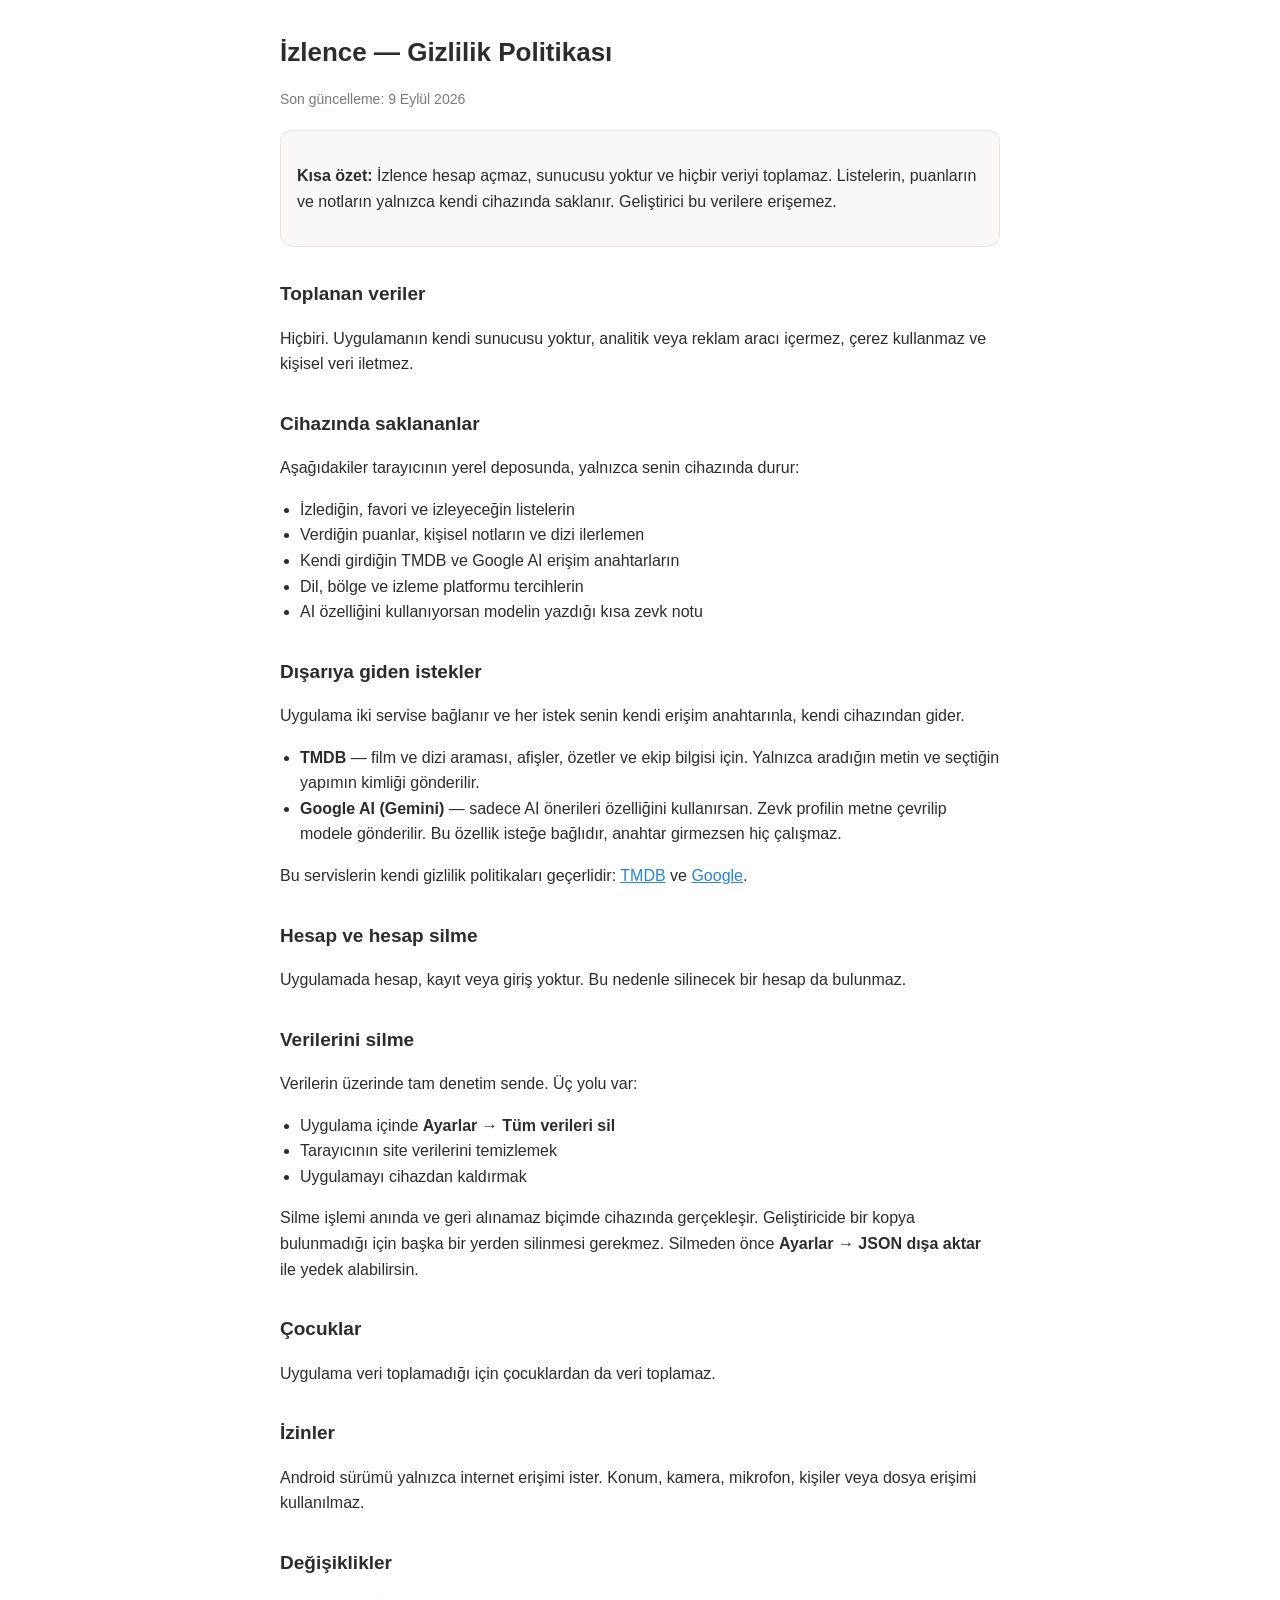
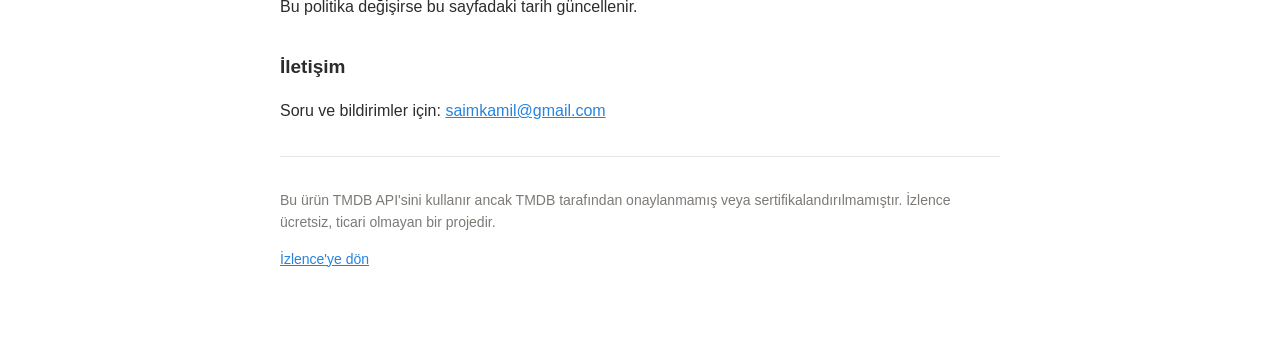
==== gizlilik.html @ e5d80c6e "Gizlilik politikası sayfası ekle (v1.6.4) Play Store kapalı test için gerekli. Ayarlar kartından ve " ====
<!DOCTYPE html>
<html lang="tr">
<head>
<meta charset="utf-8" />
<meta name="viewport" content="width=device-width, initial-scale=1" />
<title>İzlence — Gizlilik Politikası</title>
<meta name="description" content="İzlence gizlilik politikası. Hesap yok, sunucu yok, veriler yalnızca cihazda." />
<meta name="theme-color" content="#191919" />
<link rel="icon" href="icons/icon-192.png" />
<style>
:root{--canvas:#fff;--surface:#f9f8f7;--border:#e6e5e3;--text:#2c2c2b;--text2:#7d7a75;--accent:#2783de}
@media (prefers-color-scheme:dark){:root{--canvas:#191919;--surface:#202020;--border:rgba(255,255,255,.2);--text:#fff;--text2:rgba(255,255,255,.65);--accent:#5e9fe8}}
*{box-sizing:border-box}
html{-webkit-text-size-adjust:100%}
body{margin:0;background:var(--canvas);color:var(--text);font-family:-apple-system,BlinkMacSystemFont,"Segoe UI",Roboto,Helvetica,Arial,sans-serif;font-size:16px;line-height:1.6}
main{max-width:760px;margin:0 auto;padding:32px 20px 64px}
h1{font-size:26px;margin:0 0 4px}
h2{font-size:19px;margin:32px 0 8px}
p,li{color:var(--text)}
.muted{color:var(--text2);font-size:14px}
a{color:var(--accent)}
ul{padding-left:20px}
.card{background:var(--surface);border:1px solid var(--border);border-radius:12px;padding:16px;margin:20px 0}
hr{border:0;border-top:1px solid var(--border);margin:32px 0}
</style>
</head>
<body>
<main>

<h1>İzlence — Gizlilik Politikası</h1>
<p class="muted">Son güncelleme: 9 Eylül 2026</p>

<div class="card">
<p><b>Kısa özet:</b> İzlence hesap açmaz, sunucusu yoktur ve hiçbir veriyi toplamaz. Listelerin, puanların ve notların yalnızca kendi cihazında saklanır. Geliştirici bu verilere erişemez.</p>
</div>

<h2>Toplanan veriler</h2>
<p>Hiçbiri. Uygulamanın kendi sunucusu yoktur, analitik veya reklam aracı içermez, çerez kullanmaz ve kişisel veri iletmez.</p>

<h2>Cihazında saklananlar</h2>
<p>Aşağıdakiler tarayıcının yerel deposunda, yalnızca senin cihazında durur:</p>
<ul>
  <li>İzlediğin, favori ve izleyeceğin listelerin</li>
  <li>Verdiğin puanlar, kişisel notların ve dizi ilerlemen</li>
  <li>Kendi girdiğin TMDB ve Google AI erişim anahtarların</li>
  <li>Dil, bölge ve izleme platformu tercihlerin</li>
  <li>AI özelliğini kullanıyorsan modelin yazdığı kısa zevk notu</li>
</ul>

<h2>Dışarıya giden istekler</h2>
<p>Uygulama iki servise bağlanır ve her istek senin kendi erişim anahtarınla, kendi cihazından gider.</p>
<ul>
  <li><b>TMDB</b> — film ve dizi araması, afişler, özetler ve ekip bilgisi için. Yalnızca aradığın metin ve seçtiğin yapımın kimliği gönderilir.</li>
  <li><b>Google AI (Gemini)</b> — sadece AI önerileri özelliğini kullanırsan. Zevk profilin metne çevrilip modele gönderilir. Bu özellik isteğe bağlıdır, anahtar girmezsen hiç çalışmaz.</li>
</ul>
<p>Bu servislerin kendi gizlilik politikaları geçerlidir: <a href="https://www.themoviedb.org/privacy-policy" target="_blank" rel="noopener">TMDB</a> ve <a href="https://policies.google.com/privacy" target="_blank" rel="noopener">Google</a>.</p>

<h2>Hesap ve hesap silme</h2>
<p>Uygulamada hesap, kayıt veya giriş yoktur. Bu nedenle silinecek bir hesap da bulunmaz.</p>

<h2>Verilerini silme</h2>
<p>Verilerin üzerinde tam denetim sende. Üç yolu var:</p>
<ul>
  <li>Uygulama içinde <b>Ayarlar → Tüm verileri sil</b></li>
  <li>Tarayıcının site verilerini temizlemek</li>
  <li>Uygulamayı cihazdan kaldırmak</li>
</ul>
<p>Silme işlemi anında ve geri alınamaz biçimde cihazında gerçekleşir. Geliştiricide bir kopya bulunmadığı için başka bir yerden silinmesi gerekmez. Silmeden önce <b>Ayarlar → JSON dışa aktar</b> ile yedek alabilirsin.</p>

<h2>Çocuklar</h2>
<p>Uygulama veri toplamadığı için çocuklardan da veri toplamaz.</p>

<h2>İzinler</h2>
<p>Android sürümü yalnızca internet erişimi ister. Konum, kamera, mikrofon, kişiler veya dosya erişimi kullanılmaz.</p>

<h2>Değişiklikler</h2>
<p>Bu politika değişirse bu sayfadaki tarih güncellenir.</p>

<h2>İletişim</h2>
<p>Soru ve bildirimler için: <a href="mailto:saimkamil@gmail.com">saimkamil@gmail.com</a></p>

<hr />
<p class="muted">Bu ürün TMDB API'sini kullanır ancak TMDB tarafından onaylanmamış veya sertifikalandırılmamıştır. İzlence ücretsiz, ticari olmayan bir projedir.</p>
<p class="muted"><a href="./">İzlence'ye dön</a></p>

</main>
</body>
</html>
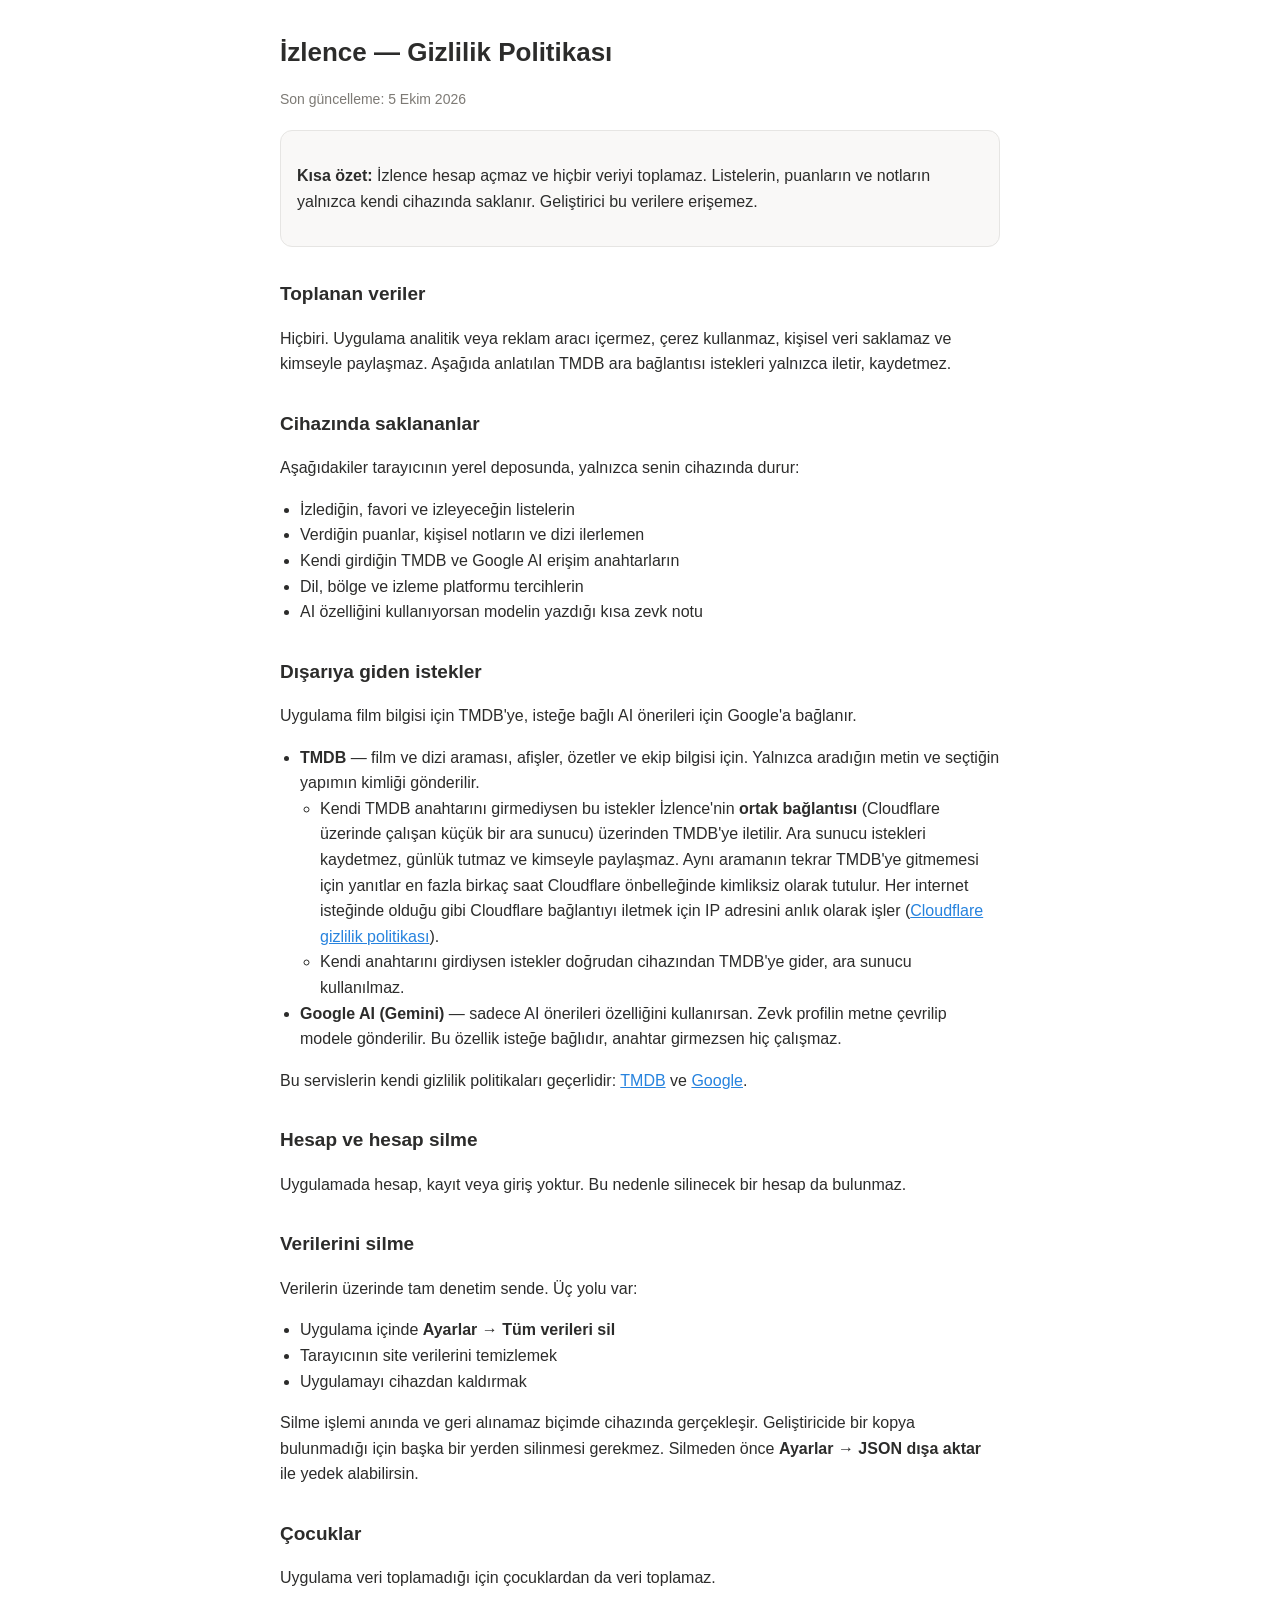
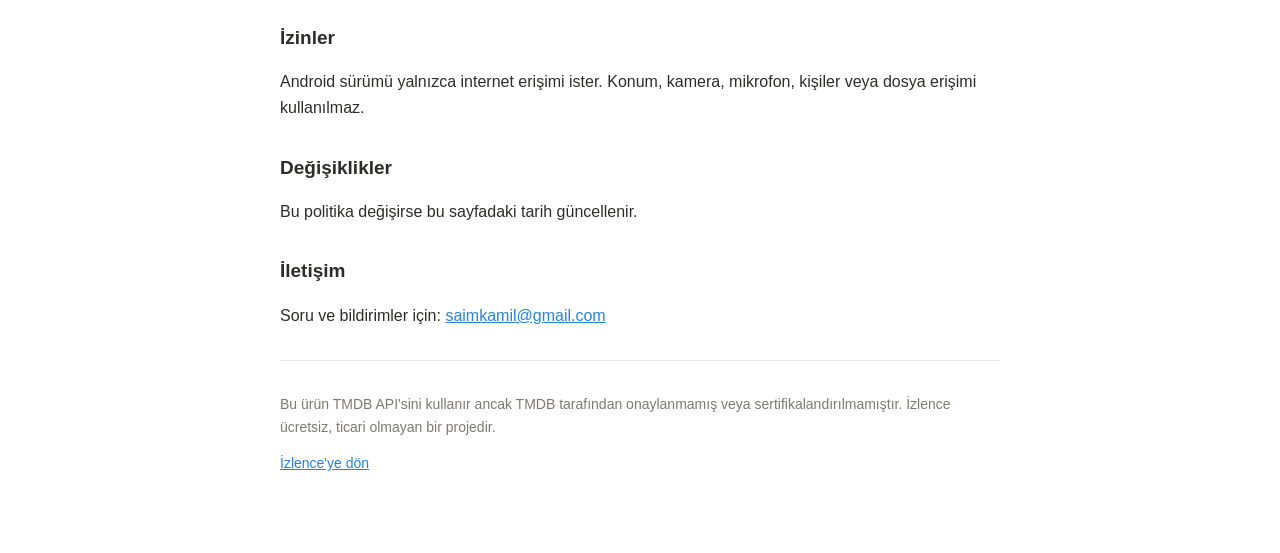
==== commit 1b63e2a7: "v1.8.2: anahtarsız kullanım (TMDB ara sunucusu), yeni bölüm takibi, izleme tarihi - worker/: Cloudfl" ====
--- a/gizlilik.html
+++ b/gizlilik.html
@@ -4,7 +4,7 @@
 <meta charset="utf-8" />
 <meta name="viewport" content="width=device-width, initial-scale=1" />
 <title>İzlence — Gizlilik Politikası</title>
-<meta name="description" content="İzlence gizlilik politikası. Hesap yok, sunucu yok, veriler yalnızca cihazda." />
+<meta name="description" content="İzlence gizlilik politikası. Hesap yok, veri toplanmaz, listelerin yalnızca cihazında." />
 <meta name="theme-color" content="#191919" />
 <link rel="icon" href="icons/icon-192.png" />
 <style>
@@ -28,14 +28,14 @@
 <main>
 
 <h1>İzlence — Gizlilik Politikası</h1>
-<p class="muted">Son güncelleme: 9 Eylül 2026</p>
+<p class="muted">Son güncelleme: 5 Ekim 2026</p>
 
 <div class="card">
-<p><b>Kısa özet:</b> İzlence hesap açmaz, sunucusu yoktur ve hiçbir veriyi toplamaz. Listelerin, puanların ve notların yalnızca kendi cihazında saklanır. Geliştirici bu verilere erişemez.</p>
+<p><b>Kısa özet:</b> İzlence hesap açmaz ve hiçbir veriyi toplamaz. Listelerin, puanların ve notların yalnızca kendi cihazında saklanır. Geliştirici bu verilere erişemez.</p>
 </div>
 
 <h2>Toplanan veriler</h2>
-<p>Hiçbiri. Uygulamanın kendi sunucusu yoktur, analitik veya reklam aracı içermez, çerez kullanmaz ve kişisel veri iletmez.</p>
+<p>Hiçbiri. Uygulama analitik veya reklam aracı içermez, çerez kullanmaz, kişisel veri saklamaz ve kimseyle paylaşmaz. Aşağıda anlatılan TMDB ara bağlantısı istekleri yalnızca iletir, kaydetmez.</p>
 
 <h2>Cihazında saklananlar</h2>
 <p>Aşağıdakiler tarayıcının yerel deposunda, yalnızca senin cihazında durur:</p>
@@ -48,9 +48,14 @@
 </ul>
 
 <h2>Dışarıya giden istekler</h2>
-<p>Uygulama iki servise bağlanır ve her istek senin kendi erişim anahtarınla, kendi cihazından gider.</p>
+<p>Uygulama film bilgisi için TMDB'ye, isteğe bağlı AI önerileri için Google'a bağlanır.</p>
 <ul>
-  <li><b>TMDB</b> — film ve dizi araması, afişler, özetler ve ekip bilgisi için. Yalnızca aradığın metin ve seçtiğin yapımın kimliği gönderilir.</li>
+  <li><b>TMDB</b> — film ve dizi araması, afişler, özetler ve ekip bilgisi için. Yalnızca aradığın metin ve seçtiğin yapımın kimliği gönderilir.
+    <ul>
+      <li>Kendi TMDB anahtarını girmediysen bu istekler İzlence'nin <b>ortak bağlantısı</b> (Cloudflare üzerinde çalışan küçük bir ara sunucu) üzerinden TMDB'ye iletilir. Ara sunucu istekleri kaydetmez, günlük tutmaz ve kimseyle paylaşmaz. Aynı aramanın tekrar TMDB'ye gitmemesi için yanıtlar en fazla birkaç saat Cloudflare önbelleğinde kimliksiz olarak tutulur. Her internet isteğinde olduğu gibi Cloudflare bağlantıyı iletmek için IP adresini anlık olarak işler (<a href="https://www.cloudflare.com/privacypolicy/" target="_blank" rel="noopener">Cloudflare gizlilik politikası</a>).</li>
+      <li>Kendi anahtarını girdiysen istekler doğrudan cihazından TMDB'ye gider, ara sunucu kullanılmaz.</li>
+    </ul>
+  </li>
   <li><b>Google AI (Gemini)</b> — sadece AI önerileri özelliğini kullanırsan. Zevk profilin metne çevrilip modele gönderilir. Bu özellik isteğe bağlıdır, anahtar girmezsen hiç çalışmaz.</li>
 </ul>
 <p>Bu servislerin kendi gizlilik politikaları geçerlidir: <a href="https://www.themoviedb.org/privacy-policy" target="_blank" rel="noopener">TMDB</a> ve <a href="https://policies.google.com/privacy" target="_blank" rel="noopener">Google</a>.</p>
